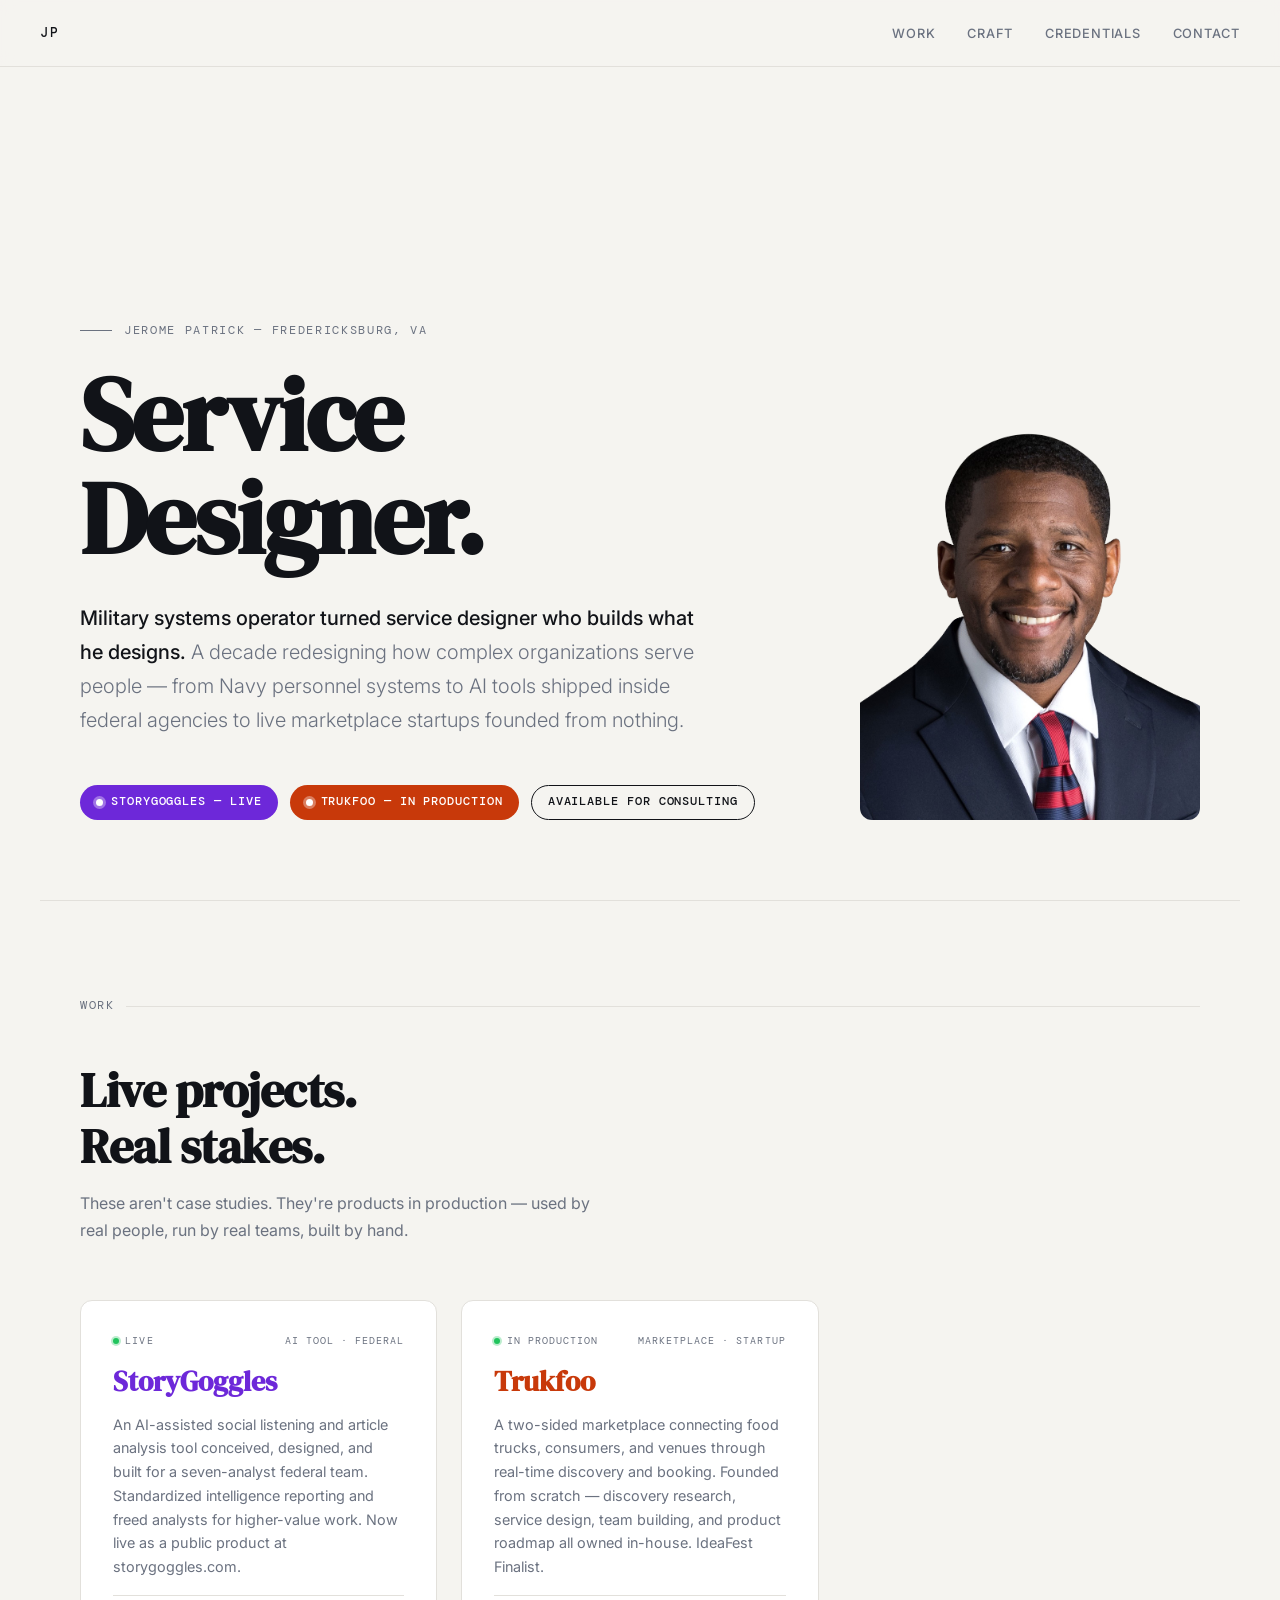
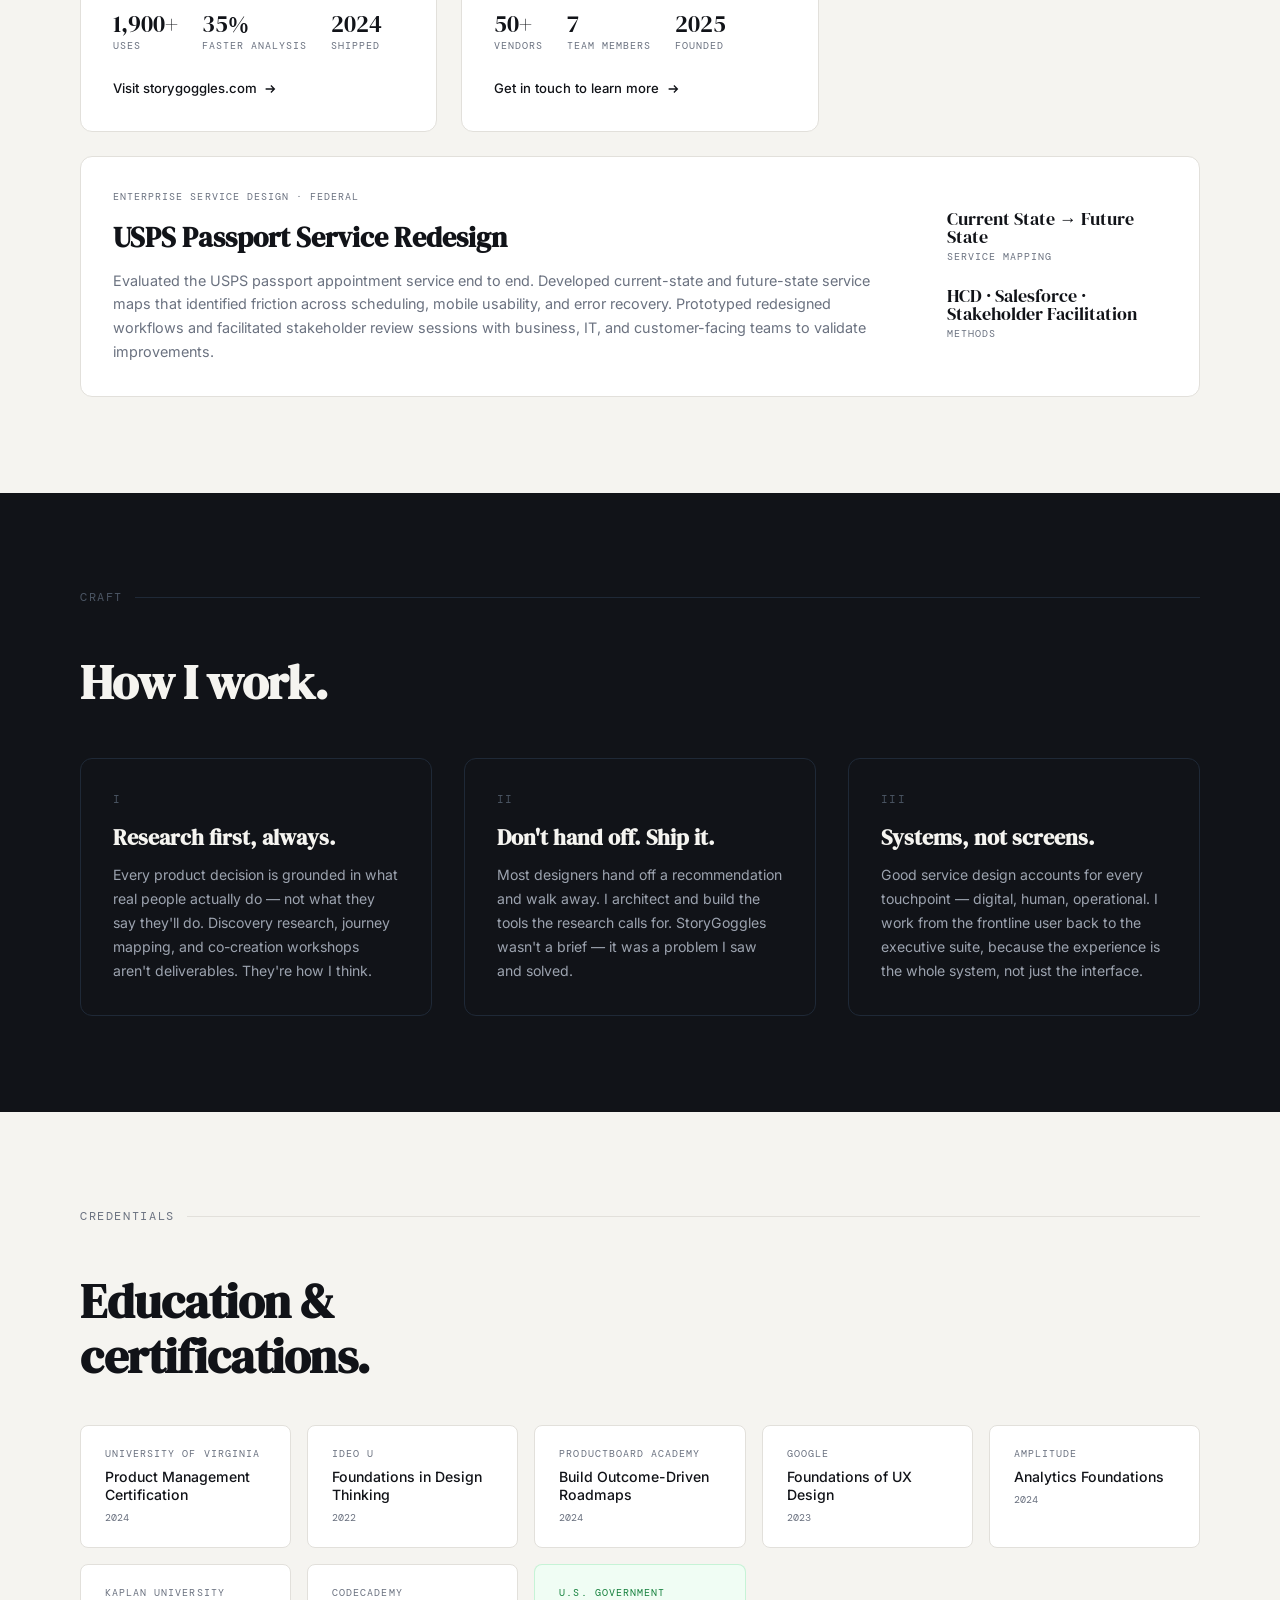
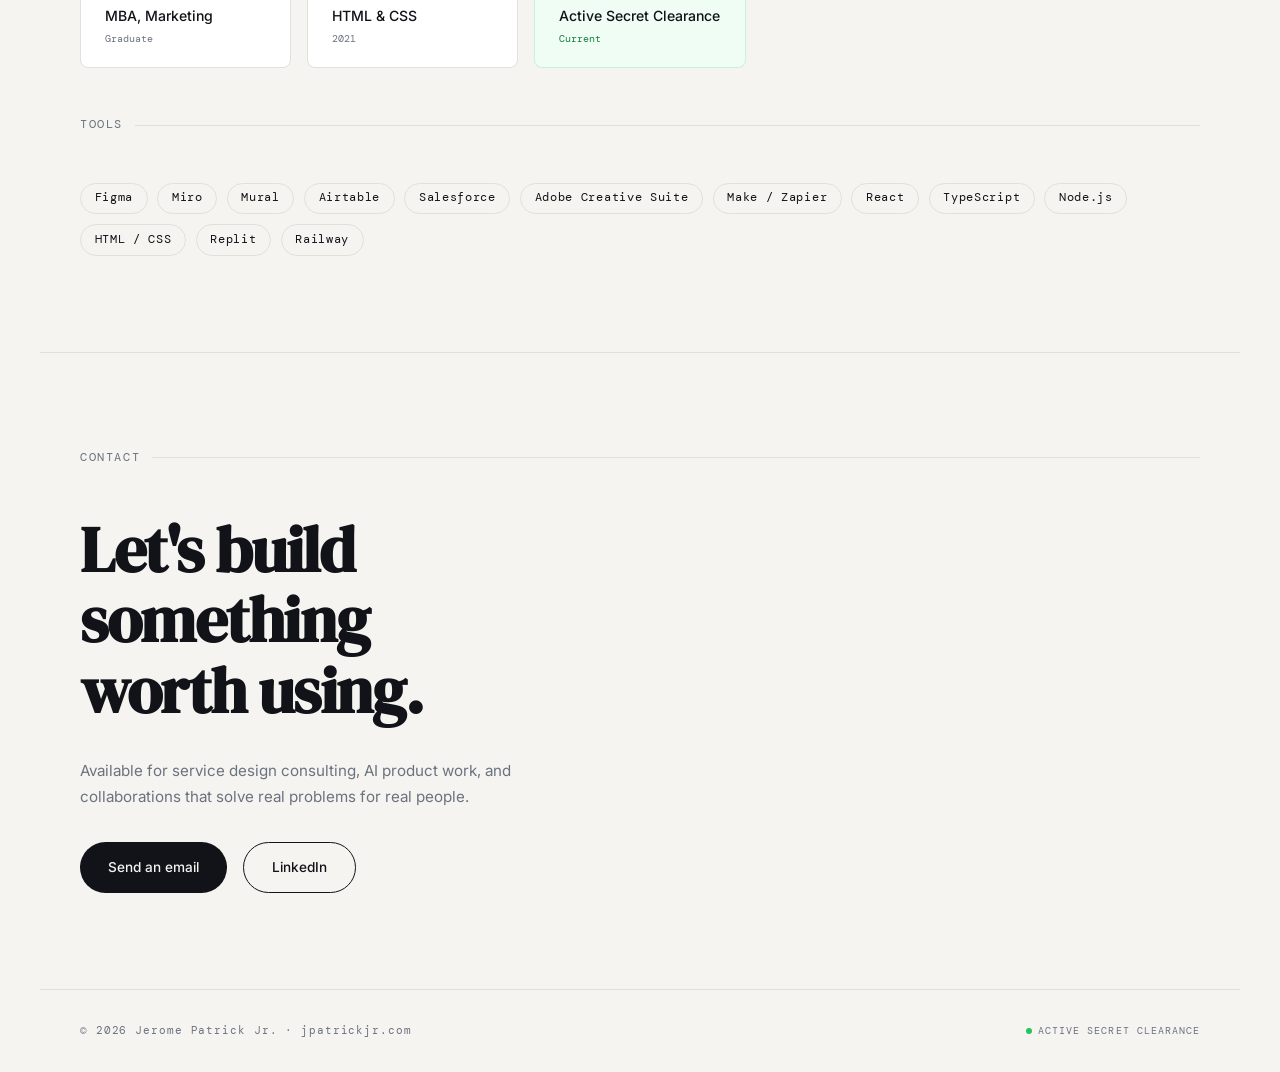
==== index_1.html @ 70c238d7 "Add files via upload" ====
<!DOCTYPE html>
<html lang="en">
<head>
  <meta charset="UTF-8" />
  <meta name="viewport" content="width=device-width, initial-scale=1.0" />
  <title>Jerome Patrick — Service Designer & Product Builder</title>
  <link rel="preconnect" href="https://fonts.googleapis.com" />
  <link rel="preconnect" href="https://fonts.gstatic.com" crossorigin />
  <link href="https://fonts.googleapis.com/css2?family=DM+Serif+Display:ital@0;1&family=Inter:wght@300;400;500;600&family=DM+Mono:wght@400;500&display=swap" rel="stylesheet" />
  <style>
    *, *::before, *::after { box-sizing: border-box; margin: 0; padding: 0; }

    :root {
      --ink: #111318;
      --chalk: #F5F4F0;
      --rust: #C8390A;
      --grape: #6D28D9;
      --slate: #6B7280;
      --rule: #E2E0DB;
      --white: #ffffff;
    }

    html { scroll-behavior: smooth; }

    body {
      background: var(--chalk);
      color: var(--ink);
      font-family: 'Inter', sans-serif;
      font-size: 16px;
      line-height: 1.6;
      -webkit-font-smoothing: antialiased;
    }

    /* NAV */
    nav {
      position: fixed;
      top: 0; left: 0; right: 0;
      z-index: 100;
      display: flex;
      justify-content: space-between;
      align-items: center;
      padding: 1.25rem 2.5rem;
      background: rgba(245, 244, 240, 0.92);
      backdrop-filter: blur(8px);
      border-bottom: 1px solid var(--rule);
    }

    .nav-mark {
      font-family: 'DM Mono', monospace;
      font-size: 0.8rem;
      font-weight: 500;
      letter-spacing: 0.12em;
      text-transform: uppercase;
      color: var(--ink);
      text-decoration: none;
    }

    .nav-links {
      display: flex;
      gap: 2rem;
      list-style: none;
    }

    .nav-links a {
      font-size: 0.8rem;
      font-weight: 500;
      letter-spacing: 0.06em;
      text-transform: uppercase;
      color: var(--slate);
      text-decoration: none;
      transition: color 0.2s;
    }

    .nav-links a:hover { color: var(--ink); }

    /* HERO */
    .hero {
      min-height: 100vh;
      display: grid;
      grid-template-columns: 1fr 380px;
      gap: 4rem;
      align-items: flex-end;
      padding: 0 2.5rem 5rem;
      padding-top: 6rem;
      max-width: 1200px;
      margin: 0 auto;
    }

    .hero-content {
      display: flex;
      flex-direction: column;
      justify-content: flex-end;
    }

    .hero-photo-wrap {
      display: flex;
      align-items: flex-end;
      justify-content: flex-end;
    }

    .hero-photo {
      width: 340px;
      height: 420px;
      object-fit: cover;
      object-position: center top;
      border-radius: 12px;
      filter: grayscale(8%);
    }

    .hero-eyebrow {
      font-family: 'DM Mono', monospace;
      font-size: 0.75rem;
      letter-spacing: 0.14em;
      text-transform: uppercase;
      color: var(--slate);
      margin-bottom: 1.5rem;
      display: flex;
      align-items: center;
      gap: 0.75rem;
    }

    .hero-eyebrow::before {
      content: '';
      display: inline-block;
      width: 2rem;
      height: 1px;
      background: var(--slate);
    }

    .hero-name {
      font-family: 'DM Serif Display', serif;
      font-size: clamp(3.5rem, 8vw, 7.5rem);
      line-height: 1;
      letter-spacing: -0.02em;
      color: var(--ink);
      margin-bottom: 2rem;
    }

    .hero-thesis {
      font-size: clamp(1rem, 2vw, 1.25rem);
      font-weight: 300;
      color: var(--slate);
      max-width: 52ch;
      line-height: 1.7;
      margin-bottom: 3rem;
    }

    .hero-thesis em {
      font-style: normal;
      color: var(--ink);
      font-weight: 500;
    }

    .hero-pills {
      display: flex;
      gap: 0.75rem;
      flex-wrap: wrap;
    }

    .pill {
      display: inline-flex;
      align-items: center;
      gap: 0.5rem;
      padding: 0.45rem 1rem;
      border-radius: 999px;
      font-family: 'DM Mono', monospace;
      font-size: 0.72rem;
      letter-spacing: 0.08em;
      text-transform: uppercase;
      text-decoration: none;
      font-weight: 500;
      transition: opacity 0.2s;
    }

    .pill:hover { opacity: 0.75; }

    .pill-rust {
      background: var(--rust);
      color: var(--white);
    }

    .pill-grape {
      background: var(--grape);
      color: var(--white);
    }

    .pill-outline {
      background: transparent;
      color: var(--ink);
      border: 1.5px solid var(--ink);
    }

    .pulse {
      width: 7px;
      height: 7px;
      border-radius: 50%;
      background: currentColor;
      position: relative;
      flex-shrink: 0;
    }

    .pulse::after {
      content: '';
      position: absolute;
      inset: -3px;
      border-radius: 50%;
      background: currentColor;
      opacity: 0.35;
      animation: pulse 2s ease-in-out infinite;
    }

    @keyframes pulse {
      0%, 100% { transform: scale(1); opacity: 0.35; }
      50% { transform: scale(1.8); opacity: 0; }
    }

    /* SECTION SHARED */
    section {
      padding: 6rem 2.5rem;
      max-width: 1200px;
      margin: 0 auto;
    }

    .section-label {
      font-family: 'DM Mono', monospace;
      font-size: 0.72rem;
      letter-spacing: 0.14em;
      text-transform: uppercase;
      color: var(--slate);
      margin-bottom: 3rem;
      display: flex;
      align-items: center;
      gap: 0.75rem;
    }

    .section-label::after {
      content: '';
      flex: 1;
      height: 1px;
      background: var(--rule);
    }

    .section-heading {
      font-family: 'DM Serif Display', serif;
      font-size: clamp(2rem, 4vw, 3rem);
      line-height: 1.15;
      letter-spacing: -0.01em;
      margin-bottom: 1rem;
    }

    /* WORK */
    .work-intro {
      font-size: 1rem;
      color: var(--slate);
      max-width: 52ch;
      margin-bottom: 3.5rem;
      line-height: 1.7;
    }

    .projects-grid {
      display: grid;
      grid-template-columns: repeat(auto-fit, minmax(320px, 1fr));
      gap: 1.5rem;
    }

    .project-card {
      background: var(--white);
      border: 1px solid var(--rule);
      border-radius: 12px;
      padding: 2rem;
      display: flex;
      flex-direction: column;
      gap: 1rem;
      transition: transform 0.2s, box-shadow 0.2s;
    }

    .project-card:hover {
      transform: translateY(-3px);
      box-shadow: 0 12px 40px rgba(17,19,24,0.08);
    }

    .card-top {
      display: flex;
      justify-content: space-between;
      align-items: flex-start;
    }

    .card-status {
      display: inline-flex;
      align-items: center;
      gap: 0.4rem;
      font-family: 'DM Mono', monospace;
      font-size: 0.65rem;
      letter-spacing: 0.1em;
      text-transform: uppercase;
      color: var(--slate);
    }

    .status-dot {
      width: 6px;
      height: 6px;
      border-radius: 50%;
      background: #22c55e;
      position: relative;
    }

    .status-dot::after {
      content: '';
      position: absolute;
      inset: -2px;
      border-radius: 50%;
      background: #22c55e;
      opacity: 0.3;
      animation: pulse 2s ease-in-out infinite;
    }

    .card-type {
      font-family: 'DM Mono', monospace;
      font-size: 0.65rem;
      letter-spacing: 0.1em;
      text-transform: uppercase;
      color: var(--slate);
    }

    .card-name {
      font-family: 'DM Serif Display', serif;
      font-size: 1.75rem;
      line-height: 1.1;
      color: var(--ink);
    }

    .card-name.rust { color: var(--rust); }
    .card-name.grape { color: var(--grape); }

    .card-desc {
      font-size: 0.9rem;
      color: var(--slate);
      line-height: 1.65;
      flex: 1;
    }

    .card-stats {
      display: flex;
      gap: 1.5rem;
      padding-top: 1rem;
      border-top: 1px solid var(--rule);
    }

    .stat {
      display: flex;
      flex-direction: column;
      gap: 0.15rem;
    }

    .stat-number {
      font-family: 'DM Serif Display', serif;
      font-size: 1.5rem;
      line-height: 1;
      color: var(--ink);
    }

    .stat-label {
      font-family: 'DM Mono', monospace;
      font-size: 0.62rem;
      letter-spacing: 0.1em;
      text-transform: uppercase;
      color: var(--slate);
    }

    .card-link {
      display: inline-flex;
      align-items: center;
      gap: 0.4rem;
      font-size: 0.82rem;
      font-weight: 500;
      color: var(--ink);
      text-decoration: none;
      margin-top: 0.5rem;
      transition: gap 0.2s;
    }

    .card-link:hover { gap: 0.7rem; }

    .card-link svg {
      width: 14px;
      height: 14px;
    }

    /* enterprise card */
    .project-card.enterprise {
      grid-column: 1 / -1;
      flex-direction: row;
      gap: 3rem;
      align-items: center;
    }

    .enterprise-content { flex: 1; }
    .enterprise-meta { 
      flex: 0 0 220px;
      display: flex;
      flex-direction: column;
      gap: 1.5rem;
    }

    /* CRAFT */
    .craft-bg {
      background: var(--ink);
      max-width: 100%;
      padding: 6rem 0;
    }

    .craft-inner {
      max-width: 1200px;
      margin: 0 auto;
      padding: 0 2.5rem;
    }

    .craft-bg .section-label { color: #4B5563; }
    .craft-bg .section-label::after { background: #1F2937; }
    .craft-bg .section-heading { color: var(--chalk); }

    .principles {
      display: grid;
      grid-template-columns: repeat(auto-fit, minmax(260px, 1fr));
      gap: 2rem;
      margin-top: 3rem;
    }

    .principle {
      padding: 2rem;
      border: 1px solid #1F2937;
      border-radius: 12px;
    }

    .principle-num {
      font-family: 'DM Mono', monospace;
      font-size: 0.7rem;
      letter-spacing: 0.12em;
      color: #4B5563;
      margin-bottom: 1rem;
    }

    .principle-title {
      font-family: 'DM Serif Display', serif;
      font-size: 1.35rem;
      color: var(--chalk);
      margin-bottom: 0.75rem;
      line-height: 1.2;
    }

    .principle-body {
      font-size: 0.88rem;
      color: #9CA3AF;
      line-height: 1.7;
    }

    /* CREDENTIALS */
    .creds-grid {
      display: grid;
      grid-template-columns: repeat(auto-fit, minmax(200px, 1fr));
      gap: 1rem;
      margin-top: 2.5rem;
    }

    .cred-item {
      padding: 1.25rem 1.5rem;
      background: var(--white);
      border: 1px solid var(--rule);
      border-radius: 8px;
    }

    .cred-issuer {
      font-family: 'DM Mono', monospace;
      font-size: 0.65rem;
      letter-spacing: 0.1em;
      text-transform: uppercase;
      color: var(--slate);
      margin-bottom: 0.35rem;
    }

    .cred-name {
      font-size: 0.88rem;
      font-weight: 500;
      color: var(--ink);
      line-height: 1.3;
    }

    .cred-year {
      font-family: 'DM Mono', monospace;
      font-size: 0.65rem;
      color: var(--slate);
      margin-top: 0.35rem;
    }

    /* TOOLS */
    .tools-row {
      display: flex;
      flex-wrap: wrap;
      gap: 0.6rem;
      margin-top: 2rem;
    }

    .tool-tag {
      padding: 0.35rem 0.85rem;
      background: var(--chalk);
      border: 1px solid var(--rule);
      border-radius: 999px;
      font-family: 'DM Mono', monospace;
      font-size: 0.72rem;
      letter-spacing: 0.06em;
      color: var(--ink);
    }

    /* CONTACT */
    .contact-wrap {
      display: flex;
      flex-direction: column;
      align-items: flex-start;
      gap: 2rem;
    }

    .contact-heading {
      font-family: 'DM Serif Display', serif;
      font-size: clamp(2.5rem, 5vw, 4rem);
      line-height: 1.1;
      letter-spacing: -0.02em;
      max-width: 14ch;
    }

    .contact-sub {
      font-size: 0.95rem;
      color: var(--slate);
      max-width: 44ch;
      line-height: 1.7;
    }

    .contact-links {
      display: flex;
      gap: 1rem;
      flex-wrap: wrap;
    }

    .btn-primary {
      display: inline-flex;
      align-items: center;
      gap: 0.5rem;
      padding: 0.85rem 1.75rem;
      background: var(--ink);
      color: var(--chalk);
      border-radius: 999px;
      font-size: 0.85rem;
      font-weight: 500;
      text-decoration: none;
      transition: opacity 0.2s;
    }

    .btn-primary:hover { opacity: 0.8; }

    .btn-secondary {
      display: inline-flex;
      align-items: center;
      gap: 0.5rem;
      padding: 0.85rem 1.75rem;
      background: transparent;
      color: var(--ink);
      border: 1.5px solid var(--ink);
      border-radius: 999px;
      font-size: 0.85rem;
      font-weight: 500;
      text-decoration: none;
      transition: background 0.2s, color 0.2s;
    }

    .btn-secondary:hover {
      background: var(--ink);
      color: var(--chalk);
    }

    /* FOOTER */
    footer {
      border-top: 1px solid var(--rule);
      padding: 2rem 2.5rem;
      display: flex;
      justify-content: space-between;
      align-items: center;
      max-width: 1200px;
      margin: 0 auto;
    }

    .footer-copy {
      font-family: 'DM Mono', monospace;
      font-size: 0.7rem;
      letter-spacing: 0.08em;
      color: var(--slate);
    }

    .footer-clearance {
      display: inline-flex;
      align-items: center;
      gap: 0.4rem;
      font-family: 'DM Mono', monospace;
      font-size: 0.65rem;
      letter-spacing: 0.1em;
      text-transform: uppercase;
      color: var(--slate);
    }

    .clearance-dot {
      width: 6px;
      height: 6px;
      border-radius: 50%;
      background: #22c55e;
    }

    /* DIVIDER */
    .full-rule {
      border: none;
      border-top: 1px solid var(--rule);
      margin: 0 2.5rem;
    }

    /* RESPONSIVE */
    @media (max-width: 768px) {
      nav { padding: 1rem 1.25rem; }
      .nav-links { display: none; }
      .hero {
        grid-template-columns: 1fr;
        padding: 6rem 1.25rem 4rem;
      }
      .hero-photo-wrap { display: none; }
      section { padding: 4rem 1.25rem; }
      .craft-inner { padding: 0 1.25rem; }
      .project-card.enterprise {
        flex-direction: column;
        gap: 1.5rem;
      }
      .enterprise-meta { flex: unset; width: 100%; flex-direction: row; flex-wrap: wrap; }
      footer { padding: 1.5rem 1.25rem; flex-direction: column; gap: 1rem; text-align: center; }
      .full-rule { margin: 0 1.25rem; }
    }

    @media (prefers-reduced-motion: reduce) {
      .pulse::after, .status-dot::after { animation: none; }
    }
  </style>
</head>
<body>

  <!-- NAV -->
  <nav>
    <a class="nav-mark" href="#">JP</a>
    <ul class="nav-links">
      <li><a href="#work">Work</a></li>
      <li><a href="#craft">Craft</a></li>
      <li><a href="#credentials">Credentials</a></li>
      <li><a href="#contact">Contact</a></li>
    </ul>
  </nav>

  <!-- HERO -->
  <div style="max-width:1200px;margin:0 auto;">
    <div class="hero">
      <div class="hero-content">
        <p class="hero-eyebrow">Jerome Patrick — Fredericksburg, VA</p>
        <h1 class="hero-name">Service<br>Designer.</h1>
        <p class="hero-thesis">
          <em>Military systems operator turned service designer who builds what he designs.</em>
          A decade redesigning how complex organizations serve people —
          from Navy personnel systems to AI tools shipped inside federal agencies
          to live marketplace startups founded from nothing.
        </p>
        <div class="hero-pills">
          <a href="https://www.storygoggles.com" target="_blank" class="pill pill-grape">
            <span class="pulse"></span> StoryGoggles — Live
          </a>
          <a href="#work" class="pill pill-rust">
            <span class="pulse"></span> Trukfoo — In Production
          </a>
          <a href="#contact" class="pill pill-outline">Available for consulting</a>
        </div>
      </div>
      <div class="hero-photo-wrap">
        <img
          class="hero-photo"
          src="JeromePatrickNewProfilepic.png"
          alt="Jerome Patrick"
        />
      </div>
    </div>
  </div>

  <hr class="full-rule" />

  <!-- WORK -->
  <section id="work">
    <p class="section-label">Work</p>
    <h2 class="section-heading">Live projects.<br>Real stakes.</h2>
    <p class="work-intro">
      These aren't case studies. They're products in production —
      used by real people, run by real teams, built by hand.
    </p>

    <div class="projects-grid">

      <!-- StoryGoggles -->
      <div class="project-card">
        <div class="card-top">
          <span class="card-status"><span class="status-dot"></span> Live</span>
          <span class="card-type">AI Tool · Federal</span>
        </div>
        <h3 class="card-name grape">StoryGoggles</h3>
        <p class="card-desc">
          An AI-assisted social listening and article analysis tool conceived, designed,
          and built for a seven-analyst federal team. Standardized intelligence reporting
          and freed analysts for higher-value work. Now live as a public product at storygoggles.com.
        </p>
        <div class="card-stats">
          <div class="stat">
            <span class="stat-number">1,900+</span>
            <span class="stat-label">Uses</span>
          </div>
          <div class="stat">
            <span class="stat-number">35%</span>
            <span class="stat-label">Faster analysis</span>
          </div>
          <div class="stat">
            <span class="stat-number">2024</span>
            <span class="stat-label">Shipped</span>
          </div>
        </div>
        <a href="https://www.storygoggles.com" target="_blank" class="card-link">
          Visit storygoggles.com
          <svg viewBox="0 0 16 16" fill="none" stroke="currentColor" stroke-width="1.5">
            <path d="M3 8h10M9 4l4 4-4 4"/>
          </svg>
        </a>
      </div>

      <!-- Trukfoo -->
      <div class="project-card">
        <div class="card-top">
          <span class="card-status"><span class="status-dot"></span> In Production</span>
          <span class="card-type">Marketplace · Startup</span>
        </div>
        <h3 class="card-name rust">Trukfoo</h3>
        <p class="card-desc">
          A two-sided marketplace connecting food trucks, consumers, and venues through
          real-time discovery and booking. Founded from scratch — discovery research,
          service design, team building, and product roadmap all owned in-house.
          IdeaFest Finalist.
        </p>
        <div class="card-stats">
          <div class="stat">
            <span class="stat-number">50+</span>
            <span class="stat-label">Vendors</span>
          </div>
          <div class="stat">
            <span class="stat-number">7</span>
            <span class="stat-label">Team members</span>
          </div>
          <div class="stat">
            <span class="stat-number">2025</span>
            <span class="stat-label">Founded</span>
          </div>
        </div>
        <a href="#contact" class="card-link">
          Get in touch to learn more
          <svg viewBox="0 0 16 16" fill="none" stroke="currentColor" stroke-width="1.5">
            <path d="M3 8h10M9 4l4 4-4 4"/>
          </svg>
        </a>
      </div>

      <!-- USPS Enterprise -->
      <div class="project-card enterprise">
        <div class="enterprise-content">
          <div class="card-top" style="margin-bottom:1rem;">
            <span class="card-type">Enterprise Service Design · Federal</span>
          </div>
          <h3 class="card-name" style="margin-bottom:1rem;">USPS Passport Service Redesign</h3>
          <p class="card-desc">
            Evaluated the USPS passport appointment service end to end. Developed current-state
            and future-state service maps that identified friction across scheduling, mobile usability,
            and error recovery. Prototyped redesigned workflows and facilitated stakeholder review
            sessions with business, IT, and customer-facing teams to validate improvements.
          </p>
        </div>
        <div class="enterprise-meta">
          <div class="stat">
            <span class="stat-number" style="font-size:1.1rem;">Current State → Future State</span>
            <span class="stat-label">Service Mapping</span>
          </div>
          <div class="stat">
            <span class="stat-number" style="font-size:1.1rem;">HCD · Salesforce · Stakeholder Facilitation</span>
            <span class="stat-label">Methods</span>
          </div>
        </div>
      </div>

    </div>
  </section>

  <!-- CRAFT -->
  <div class="craft-bg" id="craft">
    <div class="craft-inner">
      <p class="section-label">Craft</p>
      <h2 class="section-heading">How I work.</h2>
      <div class="principles">

        <div class="principle">
          <p class="principle-num">I</p>
          <h3 class="principle-title">Research first, always.</h3>
          <p class="principle-body">
            Every product decision is grounded in what real people actually do —
            not what they say they'll do. Discovery research, journey mapping,
            and co-creation workshops aren't deliverables. They're how I think.
          </p>
        </div>

        <div class="principle">
          <p class="principle-num">II</p>
          <h3 class="principle-title">Don't hand off. Ship it.</h3>
          <p class="principle-body">
            Most designers hand off a recommendation and walk away.
            I architect and build the tools the research calls for.
            StoryGoggles wasn't a brief — it was a problem I saw and solved.
          </p>
        </div>

        <div class="principle">
          <p class="principle-num">III</p>
          <h3 class="principle-title">Systems, not screens.</h3>
          <p class="principle-body">
            Good service design accounts for every touchpoint — digital, human,
            operational. I work from the frontline user back to the executive suite,
            because the experience is the whole system, not just the interface.
          </p>
        </div>

      </div>
    </div>
  </div>

  <!-- CREDENTIALS -->
  <section id="credentials">
    <p class="section-label">Credentials</p>
    <h2 class="section-heading">Education &<br>certifications.</h2>

    <div class="creds-grid">
      <div class="cred-item">
        <p class="cred-issuer">University of Virginia</p>
        <p class="cred-name">Product Management Certification</p>
        <p class="cred-year">2024</p>
      </div>
      <div class="cred-item">
        <p class="cred-issuer">IDEO U</p>
        <p class="cred-name">Foundations in Design Thinking</p>
        <p class="cred-year">2022</p>
      </div>
      <div class="cred-item">
        <p class="cred-issuer">Productboard Academy</p>
        <p class="cred-name">Build Outcome-Driven Roadmaps</p>
        <p class="cred-year">2024</p>
      </div>
      <div class="cred-item">
        <p class="cred-issuer">Google</p>
        <p class="cred-name">Foundations of UX Design</p>
        <p class="cred-year">2023</p>
      </div>
      <div class="cred-item">
        <p class="cred-issuer">Amplitude</p>
        <p class="cred-name">Analytics Foundations</p>
        <p class="cred-year">2024</p>
      </div>
      <div class="cred-item">
        <p class="cred-issuer">Kaplan University</p>
        <p class="cred-name">MBA, Marketing</p>
        <p class="cred-year">Graduate</p>
      </div>
      <div class="cred-item">
        <p class="cred-issuer">Codecademy</p>
        <p class="cred-name">HTML & CSS</p>
        <p class="cred-year">2021</p>
      </div>
      <div class="cred-item" style="border-color: #22c55e33; background: #f0fdf4;">
        <p class="cred-issuer" style="color:#15803d;">U.S. Government</p>
        <p class="cred-name">Active Secret Clearance</p>
        <p class="cred-year" style="color:#15803d;">Current</p>
      </div>
    </div>

    <div style="margin-top:3rem;">
      <p class="section-label">Tools</p>
      <div class="tools-row">
        <span class="tool-tag">Figma</span>
        <span class="tool-tag">Miro</span>
        <span class="tool-tag">Mural</span>
        <span class="tool-tag">Airtable</span>
        <span class="tool-tag">Salesforce</span>
        <span class="tool-tag">Adobe Creative Suite</span>
        <span class="tool-tag">Make / Zapier</span>
        <span class="tool-tag">React</span>
        <span class="tool-tag">TypeScript</span>
        <span class="tool-tag">Node.js</span>
        <span class="tool-tag">HTML / CSS</span>
        <span class="tool-tag">Replit</span>
        <span class="tool-tag">Railway</span>
      </div>
    </div>
  </section>

  <hr class="full-rule" />

  <!-- CONTACT -->
  <section id="contact">
    <p class="section-label">Contact</p>
    <div class="contact-wrap">
      <h2 class="contact-heading">Let's build something worth using.</h2>
      <p class="contact-sub">
        Available for service design consulting, AI product work,
        and collaborations that solve real problems for real people.
      </p>
      <div class="contact-links">
        <a href="mailto:jeromepatrickjr@gmail.com" class="btn-primary">
          Send an email
        </a>
        <a href="https://linkedin.com/in/jeromepatrickjr" target="_blank" class="btn-secondary">
          LinkedIn
        </a>
      </div>
    </div>
  </section>

  <!-- FOOTER -->
  <footer>
    <p class="footer-copy">© 2026 Jerome Patrick Jr. · jpatrickjr.com</p>
    <span class="footer-clearance">
      <span class="clearance-dot"></span>
      Active Secret Clearance
    </span>
  </footer>

</body>
</html>
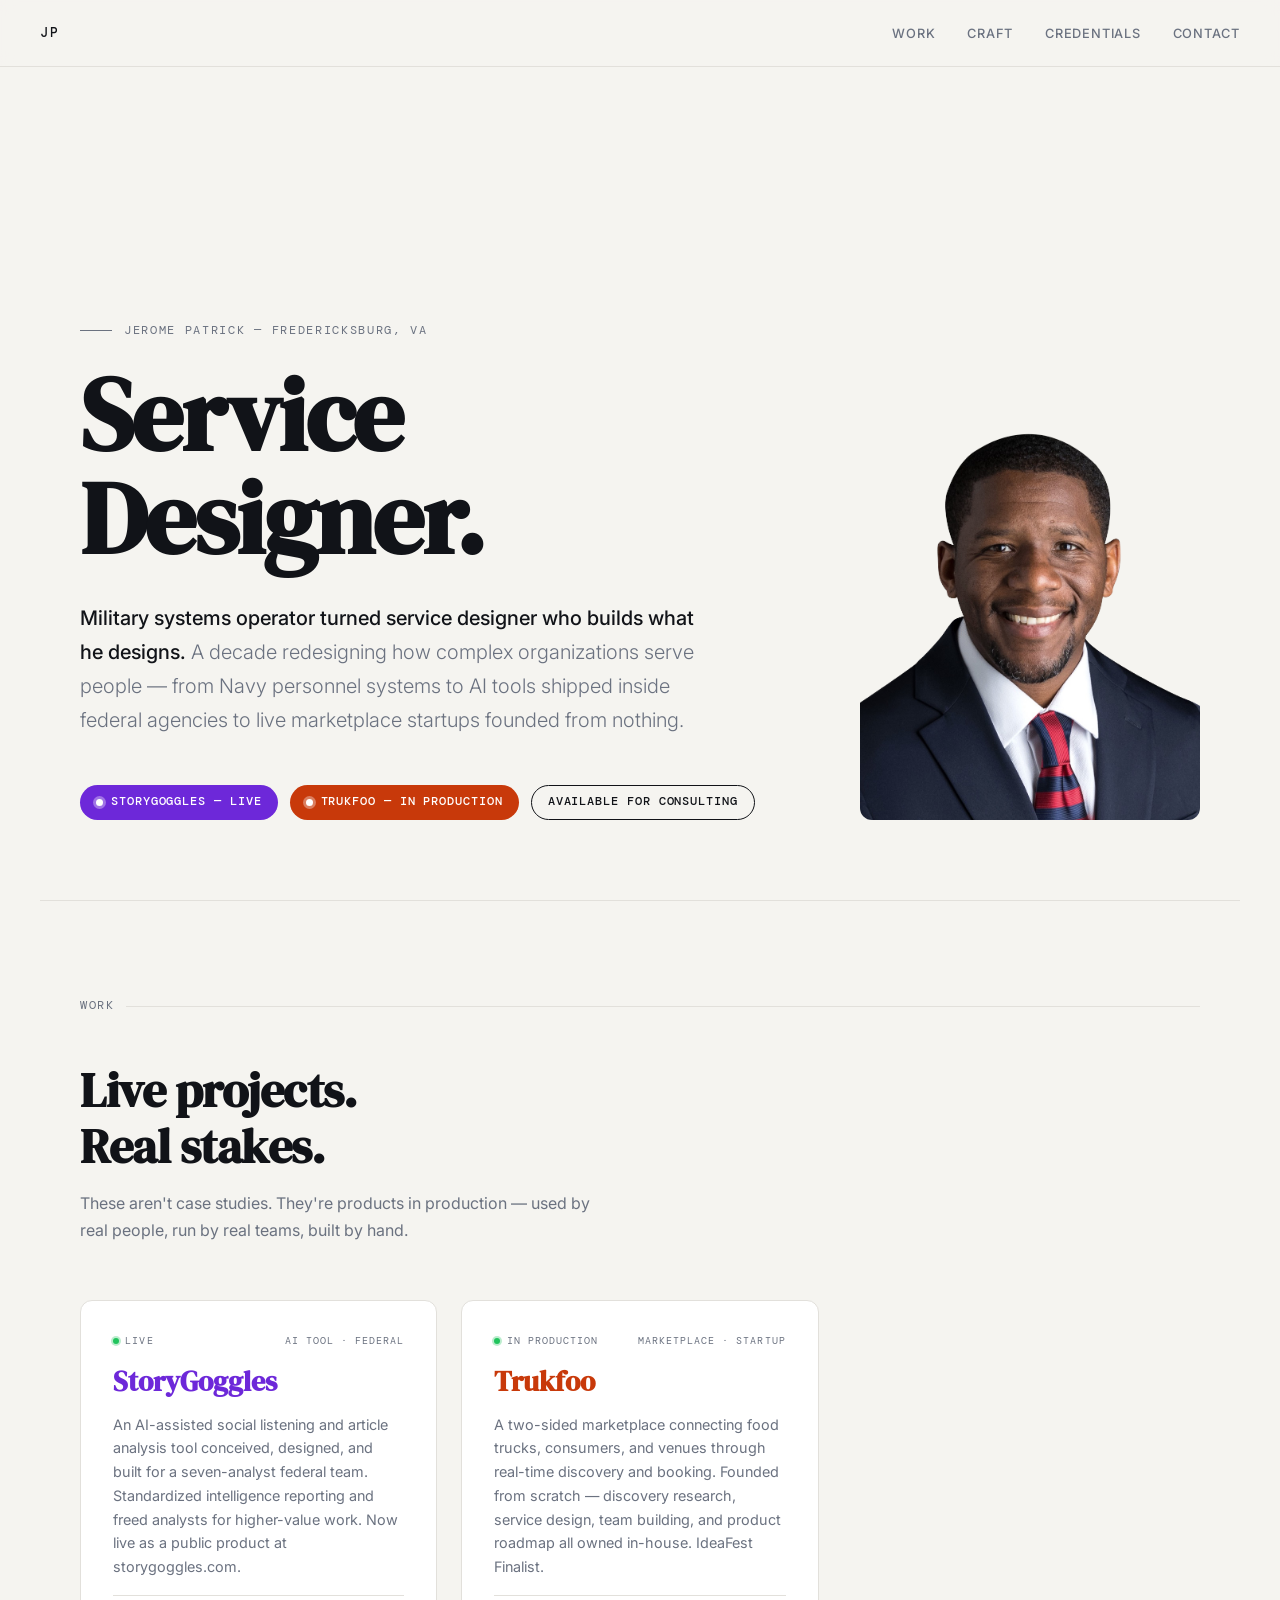
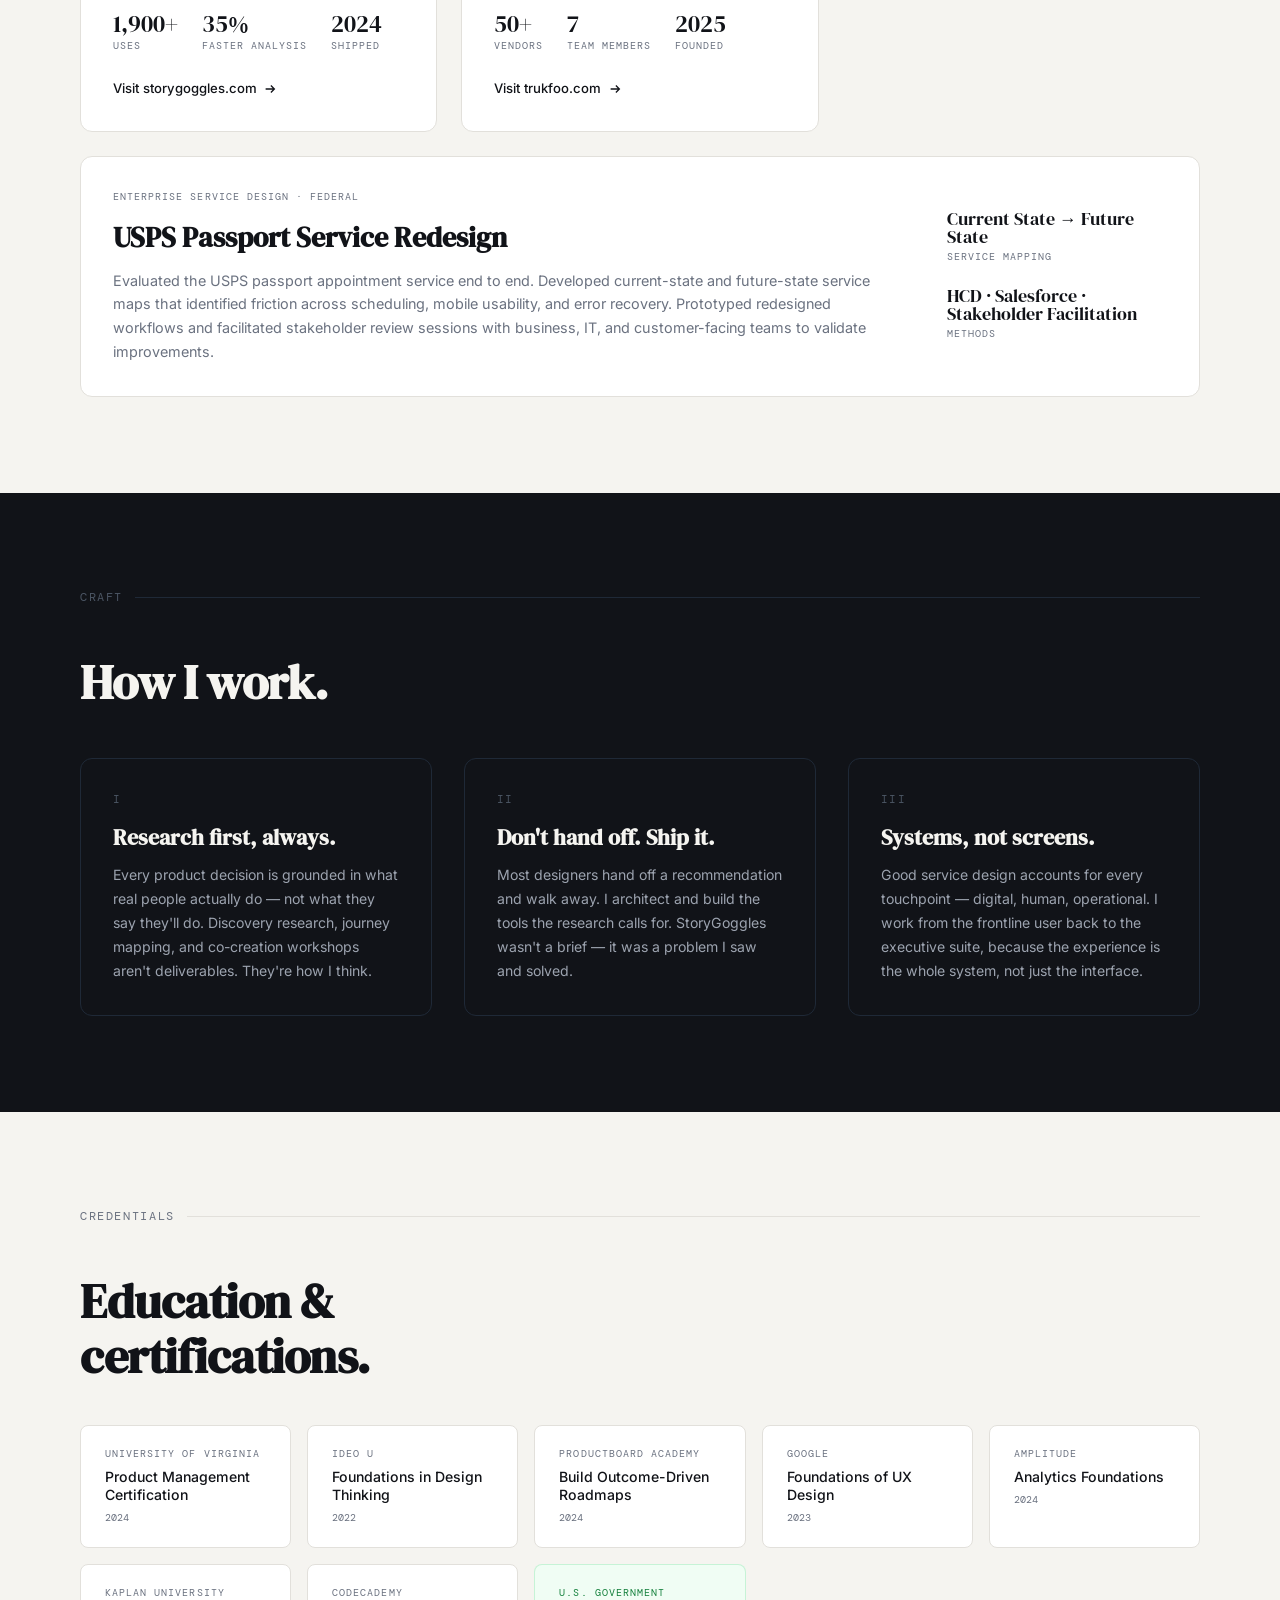
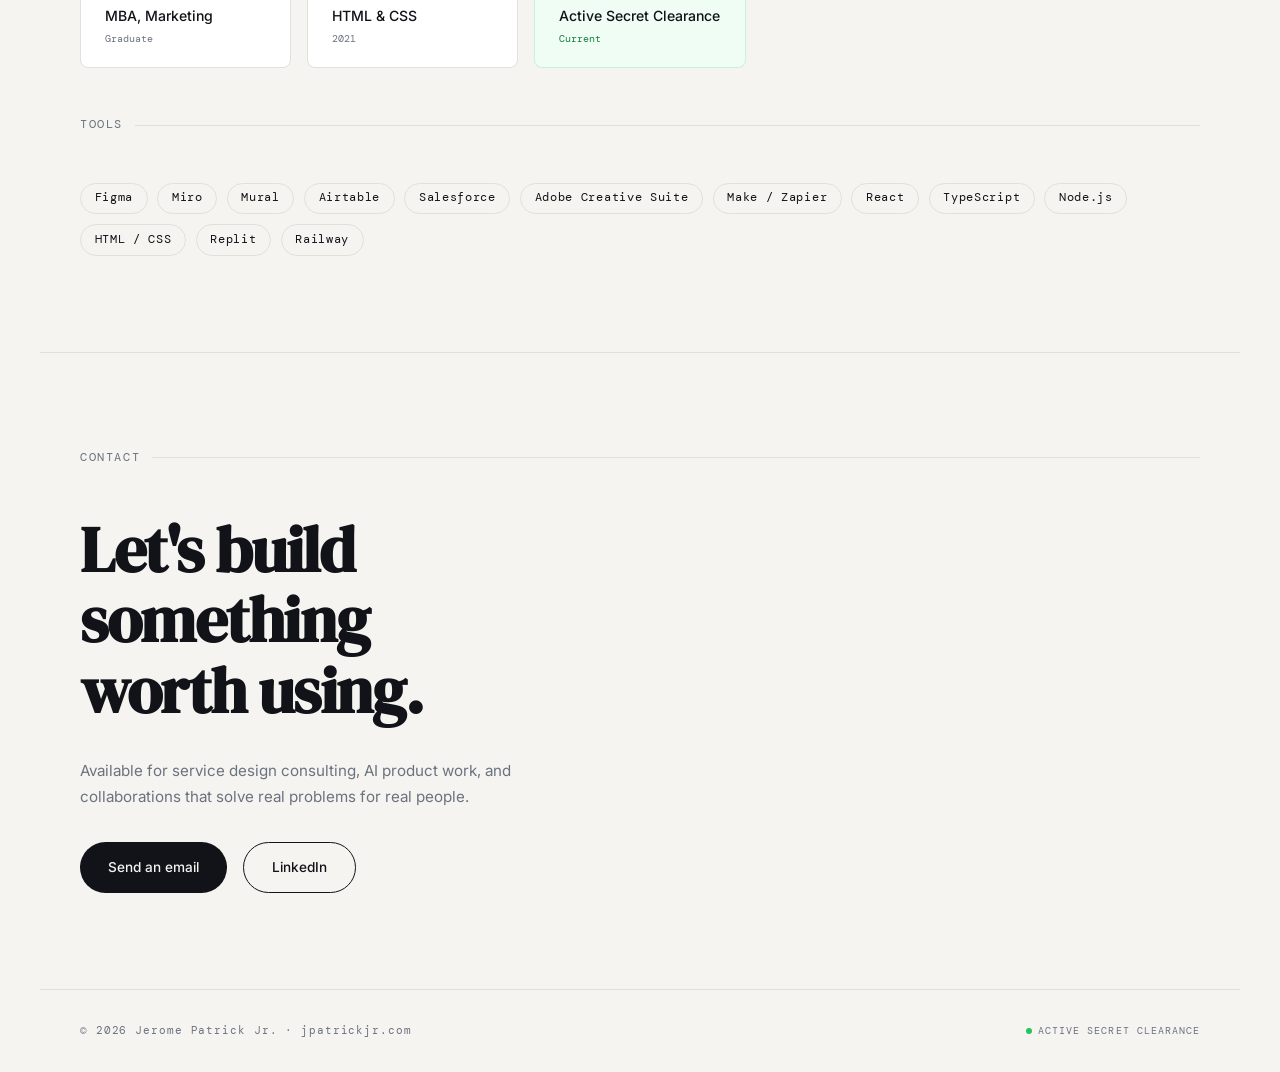
==== commit 5a3faa52: "Add files via upload" ====
--- a/index_1.html
+++ b/index_1.html
@@ -670,10 +670,10 @@
           to live marketplace startups founded from nothing.
         </p>
         <div class="hero-pills">
-          <a href="https://www.storygoggles.com" target="_blank" class="pill pill-grape">
+          <a href="https://story-goggles--jeromepatrickjr.replit.app/" target="_blank" class="pill pill-grape">
             <span class="pulse"></span> StoryGoggles — Live
           </a>
-          <a href="#work" class="pill pill-rust">
+          <a href="https://www.trukfoo.com" target="_blank" class="pill pill-rust">
             <span class="pulse"></span> Trukfoo — In Production
           </a>
           <a href="#contact" class="pill pill-outline">Available for consulting</a>
@@ -728,7 +728,7 @@
             <span class="stat-label">Shipped</span>
           </div>
         </div>
-        <a href="https://www.storygoggles.com" target="_blank" class="card-link">
+        <a href="https://story-goggles--jeromepatrickjr.replit.app/" target="_blank" class="card-link">
           Visit storygoggles.com
           <svg viewBox="0 0 16 16" fill="none" stroke="currentColor" stroke-width="1.5">
             <path d="M3 8h10M9 4l4 4-4 4"/>
@@ -763,8 +763,8 @@
             <span class="stat-label">Founded</span>
           </div>
         </div>
-        <a href="#contact" class="card-link">
-          Get in touch to learn more
+        <a href="https://www.trukfoo.com" target="_blank" class="card-link">
+          Visit trukfoo.com
           <svg viewBox="0 0 16 16" fill="none" stroke="currentColor" stroke-width="1.5">
             <path d="M3 8h10M9 4l4 4-4 4"/>
           </svg>
